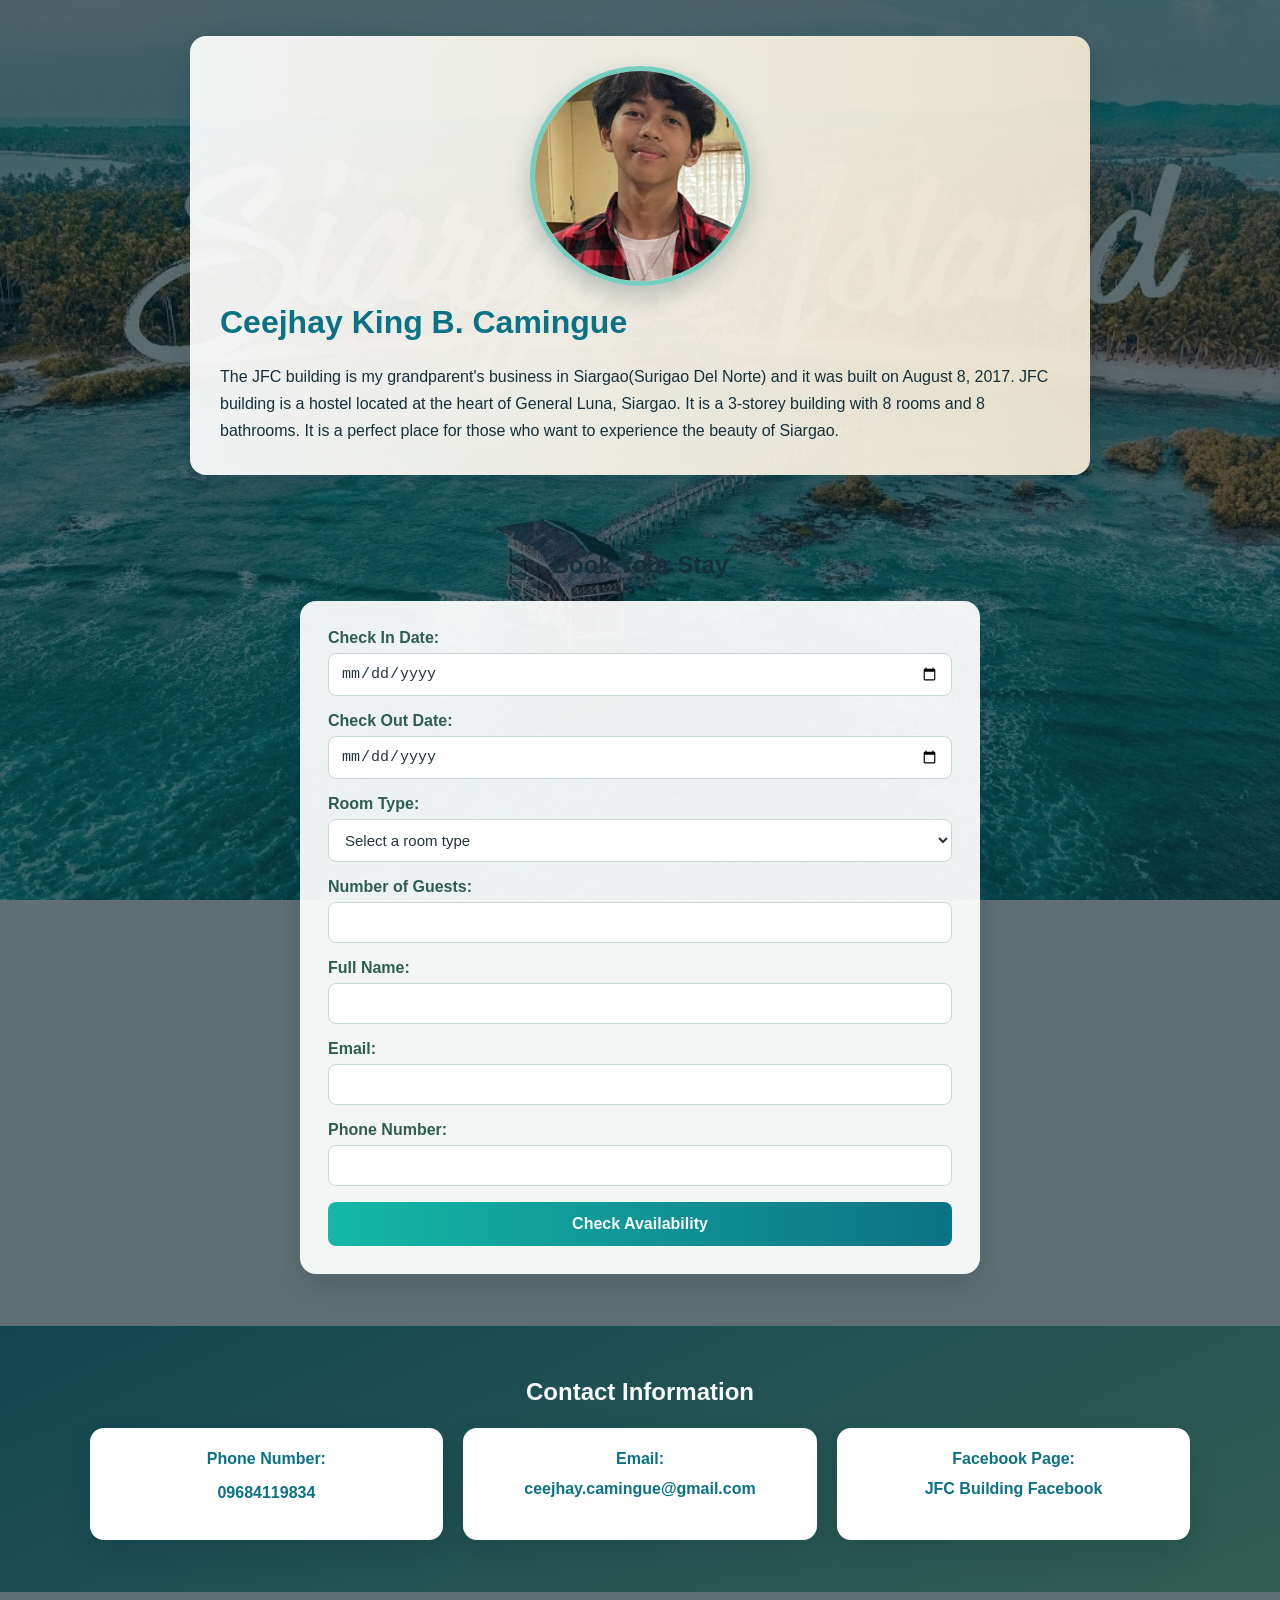
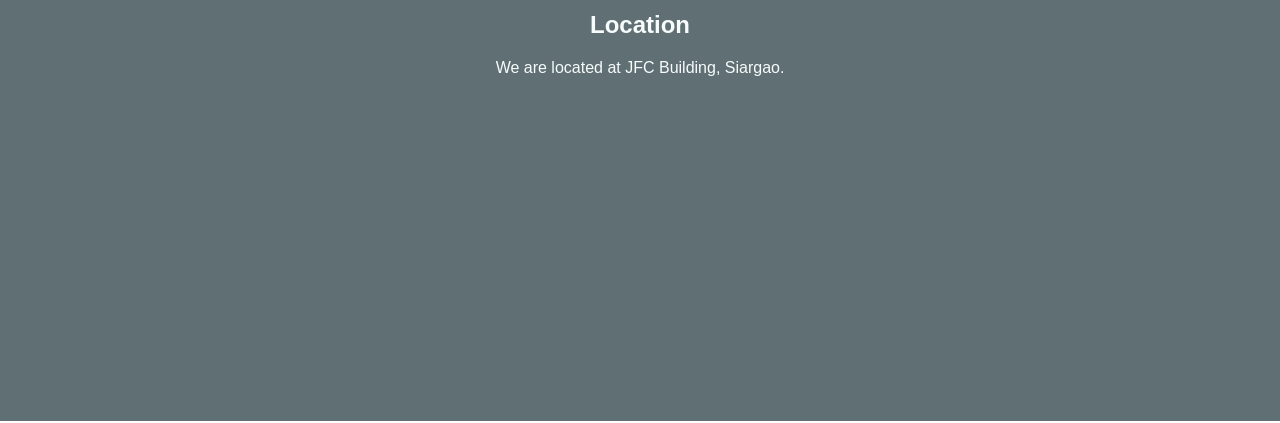
==== about.html @ f4c76a11 "Add files via upload" ====
<!DOCTYPE html>
<html>
    <head>
        <meta charset="UTF-8">
        <meta name="viewport" content="width=device-width, initial-scale=1.0">
        <link rel="stylesheet" href="styles.css">
    </head>
    <body>
         <div class="about"></div>

         <div class="about-me">
            <img src="images/naong nako.png" alt="Photo of Ceejhay King B. Camingue" class="profile-photo">
            <h1>Ceejhay King B. Camingue</h1>
            <p>
                The JFC building is my grandparent's business in Siargao(Surigao Del Norte) and it was built on August 8, 2017. JFC building is a hostel located at the heart of General Luna, Siargao. It is a 3-storey building with 8 rooms and 8 bathrooms. It is a perfect place for those who want to experience the beauty of Siargao.
            </p>
         </div>

            <section class="booking-form" id="booking">
        <h2>Book Your Stay</h2>
            <form action="#" method="POST" id="bookingForm">
                
                <div class="form-group">
                    <label for="checkin">Check In Date:</label>
                    <input type="date" id="checkin" name="checkin" required>
                </div>
                
                <div class="form-group">
                    <label for="checkout">Check Out Date:</label>
                    <input type="date" id="checkout" name="checkout" required>
                </div>
                
                <div class="form-group">
                    <label for="roomType">Room Type:</label>
                    <select id="roomType" name="roomType" required>
                        <option value="">Select a room type</option>
                        <option value="barkada">Barkada Room 1 (10 people)</option>
                        <option value="family">Barkada Room 2 (6 people)</option>
                        <option value="family2">Barkada Room 3 (5 people)</option>
                        <option value="barkada">Family Room 1 (10 people)</option>
                        <option value="family">Family Room 2 (6 people)</option>
                        <option value="family2">Family Room 3 (5 people)</option>
            </select>
                </div>
                
                <div class="form-group">
                    <label for="guests">Number of Guests:</label>
                    <input type="number" id="guests" name="guests" min="1" required>
                </div>
                
                <div class="form-group">
                    <label for="name">Full Name:</label>
                    <input type="text" id="name" name="name" required>
                </div>
                
                <div class="form-group">
                    <label for="email">Email:</label>
                    <input type="email" id="email" name="email" required>
                </div>
                
                <div class="form-group">
                    <label for="phone">Phone Number:</label>
                    <input type="tel" id="phone" name="phone" required>
                </div>
                <a href="rooms.html"></a>
                <button type="submit" class="submit-btn">Check Availability</button>
                
        </form>
    </section>

    <section class="contacts" id="contacts">
            <h2>Contact Information</h2>
<div class="contacts-grid">
<div class="contacts-card">
    <h4>Phone Number:</h4>
                    <p><a href="tel:+639684119834">09684119834</a></p>
    </div>
                
    <div class="contacts-card">
          <h4>Email:</h4>
                    <a href="mailto:ceejhay.camingue@gmail.com" target="_blank" rel="noopener noreferrer">
          ceejhay.camingue@gmail.com
            </a>
            </div>

            <div class="contacts-card">
                <h4>Facebook Page:</h4>
                    <a href="https://www.facebook.com/JFCjebb" target="_blank" rel="noopener noreferrer">
                        JFC Building Facebook
                </a>
                </div>
            </div>
    </section>

    
     <h2 class="location">Location</h2>
            <p class="location">We are located at JFC Building, Siargao.</p>
            <iframe
                src="https://www.google.com/maps/embed?pb=!1m18!1m12!1m3!1d3952.628553028963!2d126.1529585!3d9.7823652!2m3!1f0!2f0!3f0!3m2!1i1024!2i768!4f13.1!3m3!1m2!1s0x3303f79208a53c5f%3A0x2151bfcecc051e43!2sJFC%20Commercial%20Center!5e0!3m2!1sen!2sph!4v1700000000000"
                width="100%"
                height="300"
                ></iframe>

    </body>
</html>
---- styles.css ----
:root {
    --sea: #0b7285;
    --lagoon: #14b8a6;
    --sand: #f4ead5;
    --palm: #2f5d50;
    --sunset: #ef7c54;
    --text-dark: #16303a;
    --text-light: #f7fbfb;
    --surface: #ffffff;
    --shadow: 0 12px 28px rgba(15, 34, 43, 0.16);
}

* {
    box-sizing: border-box;
}

body {
    margin: 0;
    font-family: "Segoe UI", Tahoma, Arial, sans-serif;
    color: var(--text-dark);
    background: linear-gradient(rgba(5, 30, 37, 0.64), rgba(5, 30, 37, 0.64)), url("images/siargao_island.png") center/cover fixed;
    text-align: center;
    min-height: 100vh;
}

.header {
    min-height: 320px;
    color: var(--text-light);
    background: linear-gradient(rgba(8, 40, 52, 0.58), rgba(8, 40, 52, 0.42)), url("images/jfc.jpg") center/cover;
    display: flex;
    flex-direction: column;
    justify-content: center;
    gap: 14px;
    padding: 16px;
}

.header h1 {
    margin: 0;
    font-size: clamp(2rem, 4.5vw, 3.3rem);
    letter-spacing: 2px;
    text-transform: uppercase;
}

.header h2 {
    margin: 0;
    font-size: clamp(1rem, 2vw, 1.3rem);
    font-weight: 500;
}

#nav {
    width: min(1040px, 94%);
    margin: -28px auto 0;
    background: rgba(255, 255, 255, 0.94);
    border-radius: 20px;
    box-shadow: var(--shadow);
    padding: 12px;
    display: flex;
    justify-content: center;
    flex-wrap: wrap;
    gap: 8px;
}

#nav a {
    color: var(--sea);
    text-decoration: none;
    font-weight: 700;
    font-size: 1rem;
    padding: 10px 18px;
    border-radius: 999px;
    display: inline-block;
    transition: background-color 0.25s ease, color 0.25s ease;
}

#nav a:hover,
#nav a:focus {
    background: var(--sea);
    color: var(--text-light);
}

.main {
    width: min(1040px, 94%);
    height: min(680px, 72vh);
    margin: 22px auto;
    border-radius: 18px;
    overflow: hidden;
    border: 1px solid rgba(255, 255, 255, 0.6);
    box-shadow: var(--shadow);
    background: rgba(255, 255, 255, 0.82);
}

.footer {
    width: min(1040px, 94%);
    min-height: 52px;
    margin: 0 auto 26px;
    border-radius: 14px;
    background: rgba(13, 67, 79, 0.9);
    color: var(--text-light);
    display: flex;
    align-items: center;
    justify-content: center;
    box-shadow: var(--shadow);
    padding: 0 14px;
}

.amenities,
.rooms,
.booking-form,
.contacts {
    padding: 52px 7%;
}

.amenities {
    background: linear-gradient(rgba(5, 49, 57, 0.7), rgba(5, 49, 57, 0.7)), url("images/jfcpic.jpg") center/cover;
    color: var(--text-light);
}

.amenities h2,
.rooms h1,
.about-me h1,
.booking-form h2,
.contacts h2 {
    margin-top: 0;
    margin-bottom: 22px;
}

.amenities-grid,
.rooms-grid,
.contacts-grid {
    display: grid;
    grid-template-columns: repeat(auto-fit, minmax(220px, 1fr));
    gap: 20px;
}

.amenity-card,
.room-card,
.contacts-card {
    background: var(--surface);
    color: var(--text-dark);
    border-radius: 14px;
    padding: 22px;
    box-shadow: var(--shadow);
    transition: transform 0.24s ease, box-shadow 0.24s ease;
}

.amenity-card {
    border-top: 5px solid var(--lagoon);
}

.amenity-card:hover,
.room-card:hover,
.contacts-card:hover {
    transform: translateY(-5px);
    box-shadow: 0 18px 26px rgba(15, 34, 43, 0.2);
}

.rooms {
    background: linear-gradient(to bottom right, #eef9f8, #d8f1ec);
}

.room-card {
    padding: 0;
    overflow: hidden;
}

.room-card img {
    width: 100%;
    display: block;
    aspect-ratio: 4 / 3;
    object-fit: cover;
}

.room-card p {
    padding: 16px;
    margin: 0;
    line-height: 1.6;
}

.about {
    display: none;
}

.about-me {
    background: linear-gradient(to right, rgba(255, 255, 255, 0.93), rgba(244, 234, 213, 0.93));
    margin: 36px auto 24px;
    width: min(900px, 92%);
    padding: 30px;
    border-radius: 16px;
    box-shadow: var(--shadow);
    text-align: left;
}

.about-me h1 {
    color: var(--sea);
}

.about-me p {
    line-height: 1.7;
    margin-bottom: 0;
}

.profile-photo {
    width: min(220px, 70vw);
    aspect-ratio: 1 / 1;
    object-fit: cover;
    border-radius: 50%;
    border: 5px solid rgba(20, 184, 166, 0.55);
    box-shadow: 0 10px 24px rgba(12, 41, 52, 0.24);
    display: block;
    margin: 0 auto 18px;
}

.booking-form {
    background: transparent;
    color: var(--text-dark);
}

form {
    max-width: 680px;
    margin: 0 auto;
    background: rgba(255, 255, 255, 0.93);
    padding: 28px;
    border-radius: 16px;
    box-shadow: var(--shadow);
    text-align: left;
}

.form-group {
    margin-bottom: 16px;
}

label {
    display: block;
    margin-bottom: 6px;
    font-weight: 600;
    color: var(--palm);
}

input,
select {
    width: 100%;
    padding: 11px 12px;
    border: 1px solid #c6d8d5;
    border-radius: 8px;
    font-size: 15px;
    background: #fff;
    color: #22353d;
}

input:focus,
select:focus {
    outline: 3px solid rgba(20, 184, 166, 0.25);
    border-color: var(--lagoon);
}

.submit-btn {
    width: 100%;
    padding: 13px;
    background: linear-gradient(to right, var(--lagoon), var(--sea));
    color: var(--text-light);
    border: none;
    border-radius: 8px;
    font-size: 16px;
    font-weight: 700;
    cursor: pointer;
    transition: transform 0.2s ease, opacity 0.2s ease;
}

.submit-btn:hover,
.submit-btn:focus {
    opacity: 0.92;
    transform: translateY(-2px);
    outline: none;
}

.contacts {
    background: linear-gradient(155deg, rgba(13, 67, 79, 0.95), rgba(47, 93, 80, 0.92));
    color: var(--text-light);
}

.contacts-card h4 {
    color: var(--sea);
    margin-top: 0;
    margin-bottom: 12px;
}

.contacts-card a {
    color: var(--sea);
    text-decoration: none;
    font-weight: 600;
}

.contacts-card a:hover,
.contacts-card a:focus {
    text-decoration: underline;
}

.location {
    color: var(--text-light);
    text-align: center;
}

iframe {
    border: none;
}

iframe[src*="google.com/maps"] {
    width: min(1100px, 94%);
    border-radius: 12px;
    margin: 10px auto 28px;
    display: block;
}

@media (max-width: 768px) {
    body {
        background-attachment: scroll;
    }

    .header {
        min-height: 260px;
        padding: 18px 12px 30px;
    }

    #nav {
        width: 92%;
        margin-top: -18px;
        border-radius: 14px;
        padding: 10px 8px;
    }

    #nav a {
        flex: 1 1 30%;
        min-width: 100px;
        padding: 10px 12px;
        font-size: 0.95rem;
    }

    .main {
        height: 68vh;
        min-height: 420px;
        margin: 16px auto;
    }

    .amenities,
    .rooms,
    .booking-form,
    .contacts {
        padding: 40px 5%;
    }

    .about-me {
        padding: 22px;
        margin: 26px auto 20px;
        text-align: center;
    }

    form {
        padding: 20px;
    }

    .contacts-grid {
        gap: 14px;
    }
}

@media (max-width: 480px) {
    .header {
        min-height: 220px;
    }

    .header h1 {
        letter-spacing: 1px;
    }

    #nav a {
        flex: 1 1 100%;
        width: 100%;
    }

    .main {
        height: 65vh;
        min-height: 380px;
    }

    .footer {
        font-size: 0.86rem;
        line-height: 1.4;
        padding: 8px 12px;
    }

    .profile-photo {
        width: min(170px, 62vw);
    }

    .booking-form h2,
    .contacts h2,
    .rooms h1,
    .amenities h2 {
        font-size: 1.5rem;
    }
}
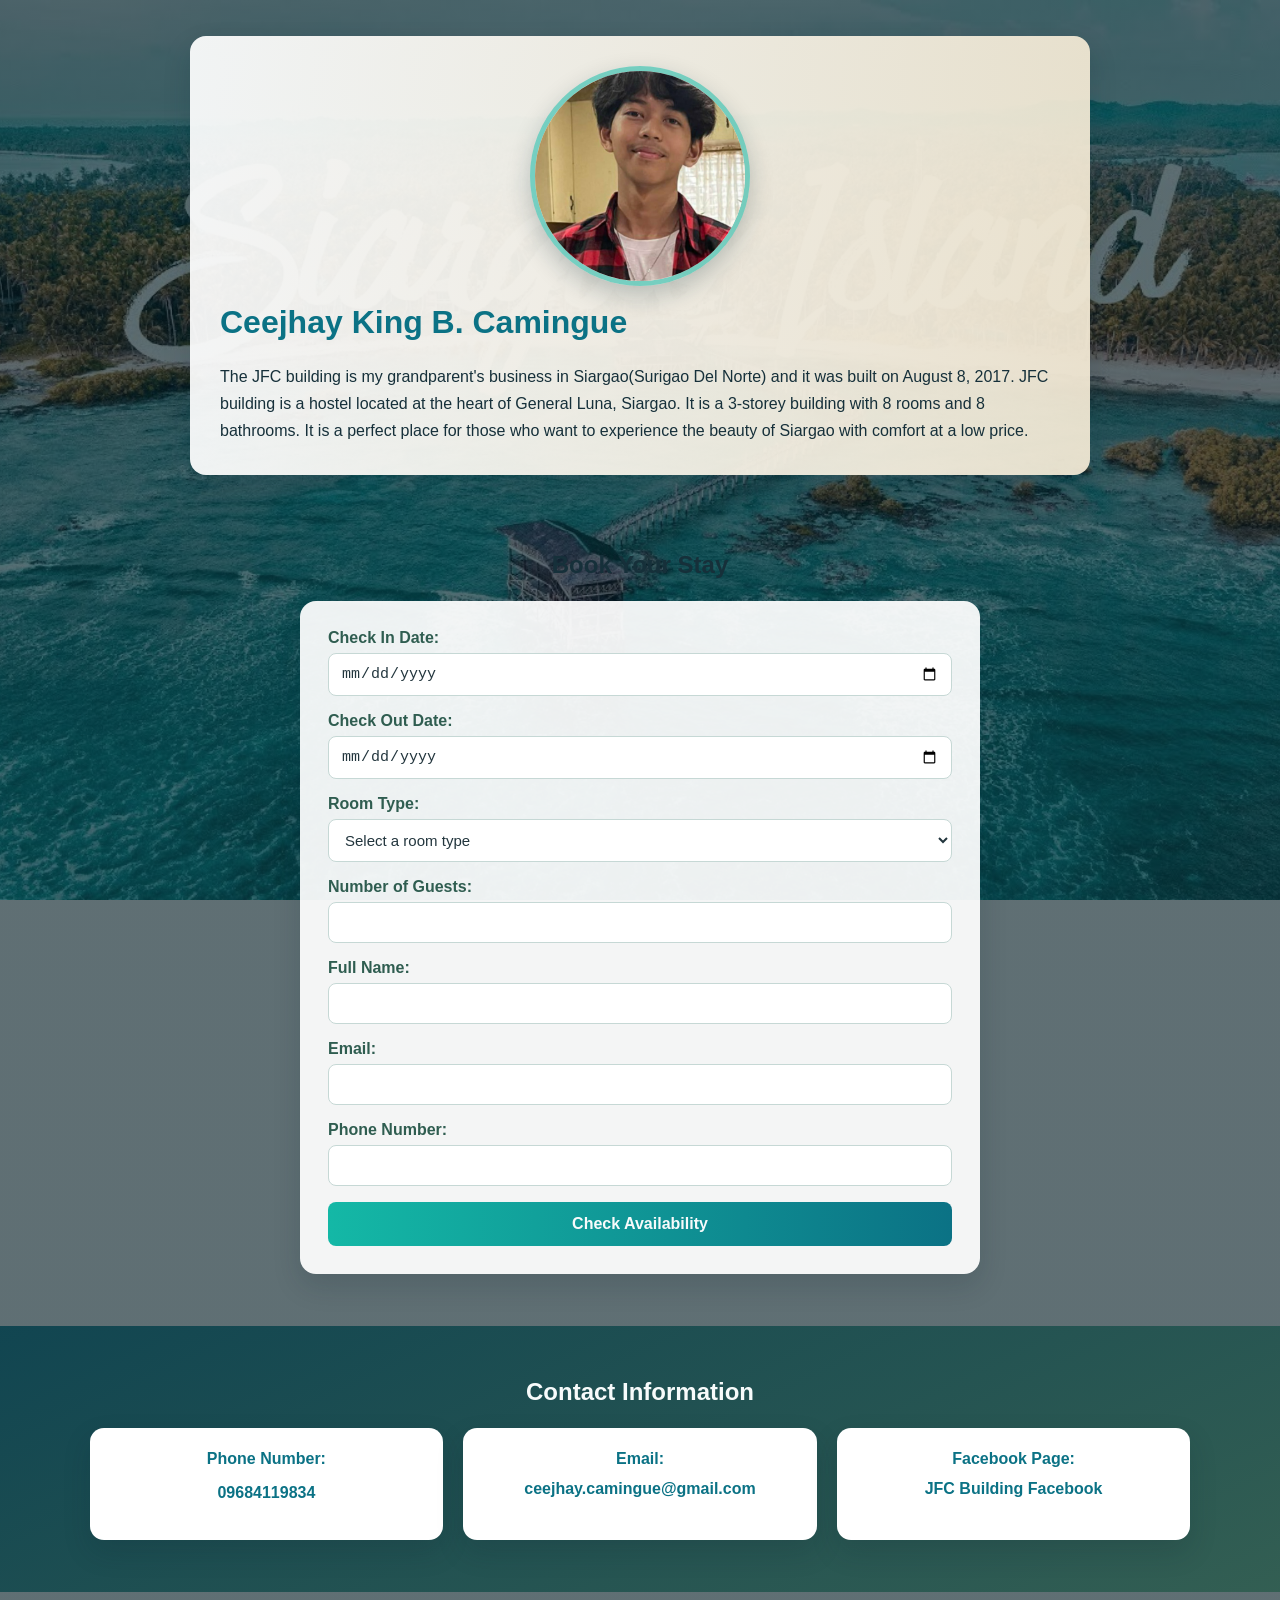
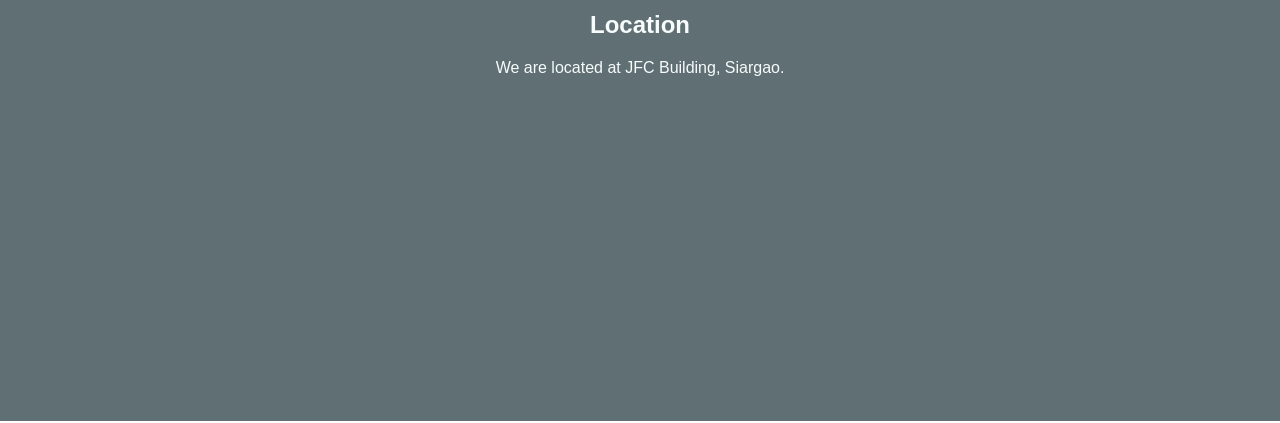
==== commit 80c21a2b: "Revise about page content and booking form Updated the description of the JFC building and improved " ====
--- a/about.html
+++ b/about.html
@@ -12,7 +12,7 @@
             <img src="images/naong nako.png" alt="Photo of Ceejhay King B. Camingue" class="profile-photo">
             <h1>Ceejhay King B. Camingue</h1>
             <p>
-                The JFC building is my grandparent's business in Siargao(Surigao Del Norte) and it was built on August 8, 2017. JFC building is a hostel located at the heart of General Luna, Siargao. It is a 3-storey building with 8 rooms and 8 bathrooms. It is a perfect place for those who want to experience the beauty of Siargao.
+                The JFC building is my grandparent's business in Siargao(Surigao Del Norte) and it was built on August 8, 2017. JFC building is a hostel located at the heart of General Luna, Siargao. It is a 3-storey building with 8 rooms and 8 bathrooms. It is a perfect place for those who want to experience the beauty of Siargao with comfort at a low price.
             </p>
          </div>
 
@@ -102,4 +102,4 @@
                 ></iframe>
 
     </body>
-</html>+</html>
